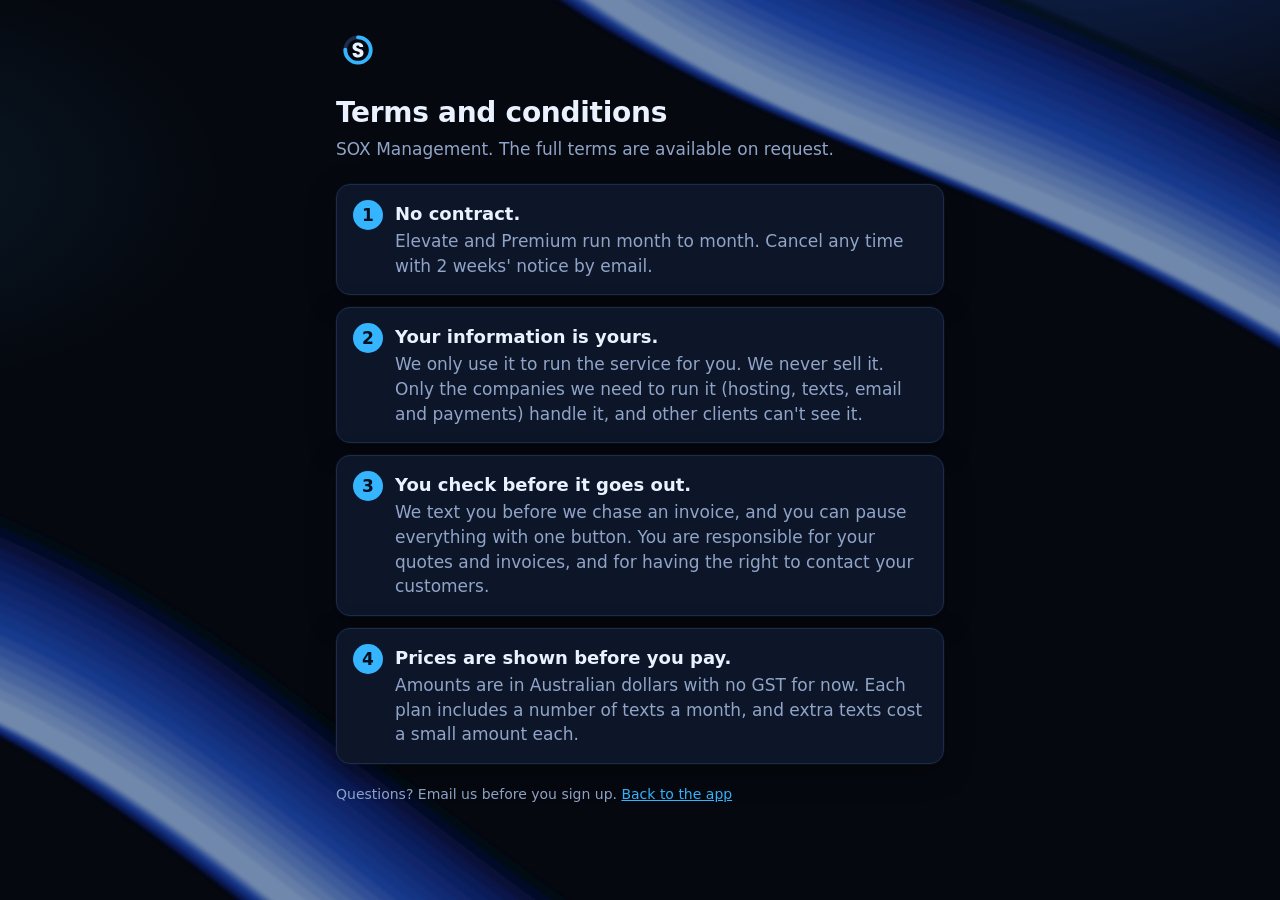
==== terms.html @ 033da681 "New look: silk ribbons, updated copy" ====
<!doctype html>
<html lang="en-AU"><head><meta charset="utf-8"><meta name="viewport" content="width=device-width,initial-scale=1,viewport-fit=cover">
<title>Terms and Conditions | SOX Management</title><link rel="icon" href="sox-icon.svg"><link rel="stylesheet" href="app.css">
<style>.tp{max-width:640px;margin:0 auto;padding:max(28px,env(safe-area-inset-top)) max(16px,env(safe-area-inset-left)) 48px max(16px,env(safe-area-inset-right))}
.tp img{width:44px;height:44px;border-radius:11px}.tp h1{font-size:28px;margin:14px 0 4px}.tp .lead{color:var(--mut);margin:0 0 22px}
.tp ol{list-style:none;counter-reset:t;padding:0;margin:0;display:grid;gap:12px}
.tp li{counter-increment:t;background:var(--card);border:1px solid var(--line);border-radius:14px;padding:16px 16px 16px 58px;position:relative;box-shadow:var(--shadow)}
.tp li::before{content:counter(t);position:absolute;left:16px;top:15px;width:30px;height:30px;border-radius:50%;background:var(--blue);color:var(--blue-ink);display:grid;place-items:center;font-weight:700}
.tp li b{display:block;font-size:18px;margin-bottom:2px}.tp li span{color:var(--mut)}
.tp .foot{color:var(--mut);font-size:14px;margin-top:20px}.tp a{color:var(--blue)}</style></head>
<body><main class="tp">
<img src="sox-icon.svg" alt="SOX Management">
<h1>Terms and conditions</h1>
<p class="lead">SOX Management. The full terms are available on request.</p>
<ol>
<li><b>No contract.</b><span>Elevate and Premium run month to month. Cancel any time with 2 weeks' notice by email.</span></li>
<li><b>Your information is yours.</b><span>We only use it to run the service for you. We never sell it. Only the companies we need to run it (hosting, texts, email and payments) handle it, and other clients can't see it.</span></li>
<li><b>You check before it goes out.</b><span>We text you before we chase an invoice, and you can pause everything with one button. You are responsible for your quotes and invoices, and for having the right to contact your customers.</span></li>
<li><b>Prices are shown before you pay.</b><span>Amounts are in Australian dollars with no GST for now. Each plan includes a number of texts a month, and extra texts cost a small amount each.</span></li>
</ol>
<p class="foot">Questions? Email us before you sign up. <a href="./">Back to the app</a></p>
</main></body></html>
---- app.css ----
:root{--bg:#f3f6fb;--card:#fff;--fg:#0b1220;--mut:#55627c;--line:#dbe3f0;--blue:#1d5df0;--blue-ink:#fff;--soft:#e8efff;--ok:#0f7a4a;--ok-bg:#dcf5e8;--warn:#b42318;--warn-bg:#fde8e6;--amber:#9a5b00;--amber-bg:#fff1d6;--shadow:0 1px 2px rgba(11,18,32,.06),0 6px 20px rgba(11,18,32,.06)}
@media (prefers-color-scheme:dark){:root{--bg:#0b1220;--card:#121b2e;--fg:#eef3fb;--mut:#9fb0cc;--line:#25324d;--blue:#5b8cff;--blue-ink:#07112a;--soft:#18284a;--ok:#4ade80;--ok-bg:#12301f;--warn:#ff8a80;--warn-bg:#3a1714;--amber:#fbbf24;--amber-bg:#3a2a08;--shadow:none}}
*{box-sizing:border-box}html{-webkit-text-size-adjust:100%}
body{margin:0;background:var(--bg);color:var(--fg);font:17px/1.45 system-ui,-apple-system,"Segoe UI",Roboto,sans-serif}
button,input,select,textarea{font:inherit;color:inherit}
.wrap{max-width:640px;margin:0 auto;padding:0 max(16px,env(safe-area-inset-left)) 0 max(16px,env(safe-area-inset-right))}
/* login */
.login{min-height:100vh;display:grid;place-items:center;padding:24px max(16px,env(safe-area-inset-left))}
.login .box{width:100%;max-width:400px;background:var(--card);border:1px solid var(--line);border-radius:18px;padding:28px;box-shadow:var(--shadow)}
.login img{width:44px;height:44px;border-radius:11px}.login h1{font-size:24px;margin:14px 0 4px}.login p{color:var(--mut);margin:0 0 18px}
/* top */
.top{position:sticky;top:0;z-index:5;background:var(--bg);padding-top:env(safe-area-inset-top);border-bottom:1px solid var(--line)}
.top .wrap{display:flex;align-items:center;gap:10px;padding-top:10px;padding-bottom:10px}
.top img{width:30px;height:30px;border-radius:8px}.top .name{font-weight:700;flex:1;min-width:0;overflow:hidden;text-overflow:ellipsis;white-space:nowrap}
.banner{padding:10px 14px;border-radius:12px;margin:12px 0 0;font-size:15px}
.banner.test{background:var(--amber-bg);color:var(--amber)}.banner.pause{background:var(--warn-bg);color:var(--warn);display:flex;gap:10px;align-items:center;justify-content:space-between}
main.wrap{padding-top:6px;padding-bottom:calc(110px + env(safe-area-inset-bottom))}
h2{font-size:22px;margin:22px 0 10px}h3{font-size:17px;margin:20px 0 8px}
.sub{color:var(--mut);font-size:15px}
/* tabs */
nav.tabs{position:fixed;left:0;right:0;bottom:0;background:var(--card);border-top:1px solid var(--line);padding-bottom:env(safe-area-inset-bottom);z-index:6}
nav.tabs .in{max-width:640px;margin:0 auto;display:grid;grid-template-columns:repeat(var(--n,5),1fr)}
nav.tabs button{background:none;border:0;padding:10px 2px 9px;font-size:13px;color:var(--mut);cursor:pointer;display:flex;flex-direction:column;align-items:center;gap:3px;min-height:56px}
nav.tabs button svg{width:22px;height:22px}nav.tabs button[aria-current=page]{color:var(--blue);font-weight:700}
/* cards */
.tiles{display:grid;grid-template-columns:1fr 1fr;gap:10px;margin-top:14px}.tiles .wide{grid-column:1/-1}
.tile{background:var(--card);border:1px solid var(--line);border-radius:14px;padding:14px;box-shadow:var(--shadow)}
.tile .k{font-size:14px;color:var(--mut)}.tile .v{font-size:26px;font-weight:700;margin-top:2px}.tile .s{font-size:14px;color:var(--mut)}
.tile.bad .v{color:var(--warn)}
.row{background:var(--card);border:1px solid var(--line);border-radius:14px;padding:13px 14px;margin-bottom:10px;box-shadow:var(--shadow)}
.row .top-line{display:flex;gap:10px;align-items:flex-start;justify-content:space-between}
.row .t{font-weight:650;min-width:0;overflow-wrap:anywhere}.row .m{color:var(--mut);font-size:15px;overflow-wrap:anywhere}.row .amt{font-weight:700;white-space:nowrap}
.acts{display:flex;flex-wrap:wrap;gap:8px;margin-top:10px}
.tag{display:inline-block;font-size:13px;font-weight:650;padding:2px 9px;border-radius:99px;background:var(--soft);color:var(--blue);margin-top:4px}
.tag.ok{background:var(--ok-bg);color:var(--ok)}.tag.bad{background:var(--warn-bg);color:var(--warn)}.tag.amber{background:var(--amber-bg);color:var(--amber)}.tag.grey{background:var(--line);color:var(--mut)}
/* buttons */
.btn{border:2px solid var(--blue);background:transparent;color:var(--blue);border-radius:11px;padding:9px 14px;font-weight:650;cursor:pointer;min-height:44px}
.btn.pri{background:var(--blue);color:var(--blue-ink)}.btn.danger{border-color:var(--warn);color:var(--warn)}.btn.small{padding:6px 12px;min-height:38px;font-size:15px}
.btn.block{display:block;width:100%}.btn:disabled{opacity:.5}.btn.ghost{border-color:var(--line);color:var(--mut)}
.chips{display:flex;gap:8px;overflow-x:auto;padding:2px 0 8px}.chips button{white-space:nowrap;border:1px solid var(--line);background:var(--card);border-radius:99px;padding:7px 14px;cursor:pointer;color:var(--fg)}
.chips button[aria-pressed=true]{background:var(--blue);color:var(--blue-ink);border-color:var(--blue)}
.head-row{display:flex;align-items:center;justify-content:space-between;gap:10px;margin-top:18px}.head-row h2{margin:0}
.empty{text-align:center;color:var(--mut);padding:30px 10px;border:2px dashed var(--line);border-radius:14px}
/* forms / sheet */
label{display:block;font-weight:600;margin:14px 0 0;font-size:16px}
input[type=text],input[type=email],input[type=tel],input[type=number],input[type=date],input[type=password],select,textarea{display:block;width:100%;margin-top:6px;padding:12px;border:1.5px solid var(--line);border-radius:11px;background:var(--bg);font-size:17px}
input:focus,select:focus,textarea:focus,.btn:focus-visible,button:focus-visible{outline:3px solid var(--blue);outline-offset:1px}
.check{display:flex;gap:10px;align-items:flex-start;font-weight:500;margin-top:16px}.check input{width:22px;height:22px;margin-top:2px;flex:none}
.hint{color:var(--mut);font-size:14px;margin:6px 0 0}.err{color:var(--warn);font-weight:600;margin-top:12px}
#sheet-wrap{position:fixed;inset:0;z-index:20}.scrim{position:absolute;inset:0;background:rgba(5,10,20,.55)}
.sheet{position:absolute;left:0;right:0;bottom:0;max-height:92vh;overflow:auto;background:var(--card);border-radius:20px 20px 0 0;padding:20px max(18px,env(safe-area-inset-left)) calc(24px + env(safe-area-inset-bottom));max-width:640px;margin:0 auto}
.sheet h2{margin:0 0 4px}.sheet .btns{display:flex;gap:10px;flex-wrap:wrap;margin-top:20px}.sheet .btns .btn{flex:1 1 140px}
textarea.copy{min-height:150px}
#toast{position:fixed;left:50%;top:calc(12px + env(safe-area-inset-top));transform:translate(-50%,-20px);background:var(--fg);color:var(--bg);padding:11px 18px;border-radius:12px;opacity:0;pointer-events:none;transition:.25s;z-index:30;max-width:90vw;font-weight:600}
#toast.on{opacity:1;transform:translate(-50%,0)}
.hidden{display:none!important}.sw{display:flex;align-items:center;justify-content:space-between;gap:12px}
.fatal{padding:30px 20px;max-width:480px;margin:10vh auto;text-align:center}
@media (prefers-reduced-motion:reduce){#toast{transition:none}}

/* dashboard (Premium) */
.dash{margin-top:14px;background:radial-gradient(120% 80% at 50% 0%,#0a1a3c 0%,#050a16 60%);color:#e8f1ff;border:1px solid #17305e;border-radius:20px;padding:16px 16px 14px;box-shadow:0 0 0 1px #0b1a38 inset,0 10px 40px rgba(29,93,240,.2)}
.dh{display:flex;align-items:center;justify-content:space-between;gap:10px}.eyebrow{font:600 12px/1 ui-monospace,Menlo,Consolas,monospace;letter-spacing:.28em;color:#4da3ff}
.pill{font-size:12px;border:1px solid #1d3a6e;border-radius:99px;padding:5px 11px;color:#9fc2f5}
.gwrap{position:relative;max-width:420px;margin:10px auto 0}.gwrap svg{display:block;width:100%;height:auto;overflow:visible}
.gtrack{fill:none;stroke:#0f2147;stroke-width:16;stroke-linecap:butt}.gval{fill:none;stroke:url(#gg);stroke-width:16;filter:drop-shadow(0 0 8px rgba(63,208,255,.7))}
.gtk{stroke:#35538a;stroke-width:1}.gtk.big{stroke:#7fa3da;stroke-width:1.6}
.read{position:absolute;left:0;right:0;bottom:2px;text-align:center}
.big{font:700 clamp(30px,10vw,42px)/1 ui-monospace,Menlo,Consolas,monospace;color:#fff;text-shadow:0 0 16px rgba(63,208,255,.55);font-variant-numeric:tabular-nums}
.cap{font:600 10.5px ui-monospace,Menlo,Consolas,monospace;letter-spacing:.14em;color:#4da3ff;margin-top:8px}
.drows{margin-top:20px;display:flex;flex-direction:column;gap:2px}
.drow{display:flex;align-items:center;gap:14px;padding:10px 2px;border-top:1px solid #0f2147}.drow:first-child{border-top:0}
.ring{width:38px;height:38px;flex:none}.rt{fill:none;stroke:#10244a;stroke-width:4}.rv{fill:none;stroke:#3fd0ff;stroke-width:4;stroke-linecap:round;filter:drop-shadow(0 0 3px rgba(63,208,255,.7))}.ring.hot .rv{stroke:#ff6a5c;filter:drop-shadow(0 0 3px rgba(255,106,92,.7))}
.dl{flex:1;min-width:0}.dk{font:600 10.5px ui-monospace,Menlo,Consolas,monospace;letter-spacing:.16em;color:#8aa9de}.dp{font:600 13px ui-monospace,Menlo,Consolas,monospace;color:#3fd0ff;margin-top:2px}.dp.hot{color:#ff8a80}
.dv{font:700 22px ui-monospace,Menlo,Consolas,monospace;color:#fff;font-variant-numeric:tabular-nums}
.ticker{display:flex;align-items:center;gap:10px;margin-top:12px;border:1px solid #1d4a8a;border-radius:12px;padding:9px 12px;background:#06142e;box-shadow:0 0 14px rgba(43,179,255,.15)}
.live{font:700 11px ui-monospace,Menlo,Consolas,monospace;color:#3fd0ff;white-space:nowrap}.tk-win{overflow:hidden;flex:1;min-width:0}
.tk-run{display:inline-block;white-space:nowrap;font:600 12px ui-monospace,Menlo,Consolas,monospace;color:#cfe3ff;animation:tkrun 30s linear infinite}
@keyframes tkrun{from{transform:translateX(0)}to{transform:translateX(-100%)}}
.dnote{color:#6d86b4;font-size:13px;margin:12px 2px 0}
@media (prefers-reduced-motion:reduce){.tk-run{animation:none;white-space:normal}}
/* laptop and bigger screens */
@media (min-width:900px){
  .wrap{max-width:980px}nav.tabs .in{max-width:620px}
  .tiles{grid-template-columns:repeat(3,1fr)}.tiles .wide{grid-column:auto}
  .dash{padding:22px 26px 18px;display:grid;grid-template-columns:1.1fr 1fr;column-gap:36px;align-items:center}
  .dash .dh,.dash .ticker,.dash .dnote{grid-column:1/-1}
  .gwrap{max-width:none;width:100%;margin:6px 0 0}.drows{margin-top:0}
  .big{font-size:48px}.dv{font-size:26px}
}
/* extra glow on the lines */
.gtk{stroke:#4a74c0;filter:drop-shadow(0 0 2px rgba(63,208,255,.8))}.gtk.big{stroke:#a9d4ff;filter:drop-shadow(0 0 4px rgba(63,208,255,.95))}
.drow{border-top:1px solid #1b4a8f;box-shadow:0 -1px 8px -4px rgba(63,208,255,.55)}.drow:first-child{box-shadow:none}
.dash{border-color:#1f4f9a;box-shadow:0 0 0 1px #0f2a58 inset,0 0 26px rgba(63,208,255,.18),0 10px 40px rgba(29,93,240,.25)}
.pill{border-color:#2a5cb0;box-shadow:0 0 10px rgba(63,208,255,.25)}
.ticker{border-color:#2a6ad0;box-shadow:0 0 18px rgba(63,208,255,.3),0 0 6px rgba(63,208,255,.25) inset}
.rt{stroke:#16346b}.gtrack{stroke:#12295a;filter:drop-shadow(0 0 4px rgba(29,93,240,.4))}
@media (prefers-reduced-motion:no-preference){.gtk.big,.live{animation:glowpulse 3.2s ease-in-out infinite}}
@keyframes glowpulse{50%{filter:drop-shadow(0 0 7px rgba(63,208,255,1))}}
/* stronger glow on the little wheels (rings) */
.ring{overflow:visible}
.rv{stroke-width:4.5;filter:drop-shadow(0 0 3px #3fd0ff) drop-shadow(0 0 9px rgba(63,208,255,.85))}
.ring.hot .rv{filter:drop-shadow(0 0 3px #ff6a5c) drop-shadow(0 0 9px rgba(255,106,92,.85))}
.rt{stroke:#1a3d7a;filter:drop-shadow(0 0 4px rgba(63,208,255,.25))}
@media (prefers-reduced-motion:no-preference){.rv{animation:ringpulse 3s ease-in-out infinite}}
@keyframes ringpulse{50%{filter:drop-shadow(0 0 4px #3fd0ff) drop-shadow(0 0 14px rgba(63,208,255,1))}}
/* invoice paper */
.paper{position:relative;background:#fff;color:#111;border-radius:10px;padding:20px 18px;margin:10px 0 0;border:1px solid #d5dbe6;font-size:15px;overflow:hidden}
.paper .ph{display:flex;justify-content:space-between;gap:14px;flex-wrap:wrap}.paper .pb{font-weight:800;font-size:18px}.paper .pm{color:#555;font-size:13px}.paper .pt{font-weight:800;font-size:20px;letter-spacing:.06em;text-align:right}
.paper .pgrid{display:grid;grid-template-columns:1fr 1fr;gap:14px;margin:18px 0}.paper .pl{font-size:11px;letter-spacing:.14em;color:#777;font-weight:700}
.paper .ptab{width:100%;border-collapse:collapse}.paper .ptab th{text-align:left;font-size:11px;letter-spacing:.12em;color:#777;border-bottom:2px solid #111;padding:6px 0}.paper .ptab td{padding:10px 0;border-bottom:1px solid #e2e6ee;overflow-wrap:anywhere}.paper .r{text-align:right!important;white-space:nowrap;padding-left:10px}
.paper .ptot{margin-top:12px;margin-left:auto;max-width:260px}.paper .ptot div{display:flex;justify-content:space-between;gap:12px;padding:3px 0}.paper .tt{font-weight:800;font-size:18px;border-top:2px solid #111;margin-top:4px;padding-top:6px!important}
.paper .ppay{margin-top:18px;padding-top:12px;border-top:1px dashed #bbb;font-size:14px}.warnline{color:#b42318!important;font-weight:600}
.stamp{position:absolute;right:14px;top:60px;transform:rotate(-12deg);border:3px solid #c27a00;color:#c27a00;font-weight:800;letter-spacing:.2em;padding:2px 10px;border-radius:6px;opacity:.55;font-size:18px}.stamp.ok{border-color:#0f7a4a;color:#0f7a4a}
@media print{body *{visibility:hidden}#paper,#paper *{visibility:visible}#paper{position:absolute;left:0;top:0;width:100%;border:0}.noprint{display:none}.stamp{display:none}}

/* lines, logo, onboarding */
.line{display:grid;grid-template-columns:1fr 1fr auto;gap:8px;align-items:end;padding:10px;border:1px solid var(--line);border-radius:12px;margin-bottom:8px;background:var(--bg)}
.line>input[type=text]{grid-column:1/-1;margin-top:0}.line .mini{margin:0;font-size:13px;font-weight:600;color:var(--mut)}.line .mini input{font-size:16px;padding:9px}.line .x{min-width:44px}
.hlogo{height:32px;width:auto;max-width:150px;border-radius:6px;object-fit:contain}
.plogo{max-height:56px;max-width:180px;width:auto;display:block;margin-bottom:8px;object-fit:contain}
.logobox{border:1.5px dashed var(--line);border-radius:14px;padding:14px;margin:6px 0 4px}#logoPrev{min-height:56px;display:flex;align-items:center}
.incl{margin-top:14px;padding:12px 14px;border:1px solid var(--line);border-radius:12px}.incl ul{list-style:none;margin:8px 0;padding:0;display:grid;gap:3px;font-size:15px}.incl .ok{color:var(--ok)}.incl .no{color:var(--warn);font-weight:600}.incl .pl{font-size:11px;letter-spacing:.14em;color:var(--mut);font-weight:700}
.paper .pjob{margin:4px 0 14px}
@media (min-width:600px){.line{grid-template-columns:2fr 90px 130px auto}.line>input[type=text]{grid-column:auto}}
.login{grid-template-columns:minmax(0,1fr)}.login .box{min-width:0}input[type=file]{max-width:100%;font-size:15px}.logobox label{overflow-wrap:anywhere}
.ok-note{margin-top:12px;padding:10px 12px;border-radius:10px;background:var(--ok-bg);color:var(--ok);font-weight:600;font-size:15px}

/* ===== Futuristic look: matches the website and Command dashboard (always dark) ===== */
:root,:root:root{--bg:#05080F;--card:#0D1628;--fg:#EAF1FF;--mut:#90A4C8;--line:#1C2C4A;--blue:#35B4FF;--blue-ink:#02101F;--soft:rgba(53,180,255,.14);--ok:#3DDC97;--ok-bg:rgba(61,220,151,.13);--warn:#FF6B78;--warn-bg:rgba(255,107,120,.13);--amber:#FFB454;--amber-bg:rgba(255,180,84,.13);--shadow:0 0 0 1px rgba(53,180,255,.04),0 8px 28px rgba(0,0,0,.35);--glow:0 0 22px rgba(53,180,255,.22);color-scheme:dark}
html{background:var(--bg)}
body{font-family:Inter,system-ui,-apple-system,"Segoe UI",Roboto,sans-serif;background:radial-gradient(700px 360px at 85% -80px,rgba(42,107,255,.28),transparent 70%),radial-gradient(500px 300px at -10% 20%,rgba(53,180,255,.10),transparent 70%),var(--bg);background-attachment:fixed}
h1,h2,h3,.top .name{font-family:Sora,Inter,system-ui,sans-serif;letter-spacing:-.01em}
h2{font-size:24px}
.tile .v,.row .amt{font-family:"IBM Plex Mono",ui-monospace,Menlo,Consolas,monospace;font-variant-numeric:tabular-nums}
.tile .k,.sub,.hint{letter-spacing:.01em}
/* header + tabs: glass with a glowing hairline */
.top{background:rgba(5,8,15,.82);backdrop-filter:blur(12px);-webkit-backdrop-filter:blur(12px);border-bottom:1px solid transparent;border-image:linear-gradient(90deg,transparent,#2A6BFF,#7BE9FF,#2A6BFF,transparent) 1;box-shadow:0 6px 24px -10px rgba(53,180,255,.5)}
.top img{border-radius:9px;box-shadow:0 0 14px rgba(53,180,255,.45)}
nav.tabs{background:rgba(9,15,30,.9);backdrop-filter:blur(14px);-webkit-backdrop-filter:blur(14px);border-top:1px solid #1d3a6e;box-shadow:0 -8px 28px -10px rgba(53,180,255,.45)}
nav.tabs button{transition:color .2s}
nav.tabs button[aria-current=page]{color:#7BE9FF}
nav.tabs button[aria-current=page] svg{filter:drop-shadow(0 0 6px rgba(123,233,255,.9))}
nav.tabs button[aria-current=page]::after{content:"";width:22px;height:3px;border-radius:3px;background:linear-gradient(90deg,#2A6BFF,#7BE9FF);box-shadow:0 0 10px #35B4FF;margin-top:1px}
/* cards: faint gradient, glowing edge */
.tile,.row{background:linear-gradient(180deg,#121E36,#0D1628);border:1px solid #1d3a6e;box-shadow:var(--shadow)}
.tile{position:relative}.tile::before{content:"";position:absolute;left:14px;right:14px;top:-1px;height:1px;background:linear-gradient(90deg,transparent,#7BE9FF,transparent);opacity:.7}
.tile .v{font-size:27px;color:#fff;text-shadow:0 0 14px rgba(123,233,255,.35)}
.tile.bad .v{color:#ff8a93;text-shadow:0 0 14px rgba(255,107,120,.45)}
.row{transition:border-color .2s,box-shadow .2s}.row:hover{border-color:#2a6ad0;box-shadow:var(--glow)}
.row .amt{color:#cfe9ff}
/* buttons */
.btn{border:1.5px solid #2a6ad0;color:#9fd6ff;background:rgba(53,180,255,.06);border-radius:12px;transition:box-shadow .2s,transform .1s}
.btn:hover{box-shadow:var(--glow)}.btn:active{transform:scale(.98)}
.btn.pri{background:linear-gradient(135deg,#2A6BFF,#35B4FF);border-color:transparent;color:#02101F;box-shadow:0 0 20px rgba(53,180,255,.4)}
.btn.danger{border-color:#7a2b35;color:#ff8a93;background:rgba(255,107,120,.06)}
.btn.ghost{border-color:#243a63;color:var(--mut);background:transparent}
/* chips + tags */
.chips button{background:rgba(13,22,40,.8);border:1px solid #1d3a6e;color:var(--mut)}
.chips button[aria-pressed=true]{background:linear-gradient(135deg,#2A6BFF,#35B4FF);color:#02101F;border-color:transparent;font-weight:650;box-shadow:0 0 16px rgba(53,180,255,.4)}
.tag{border:1px solid rgba(53,180,255,.3);color:#7BE9FF;background:rgba(53,180,255,.1);font-family:"IBM Plex Mono",ui-monospace,monospace;font-size:12px;letter-spacing:.04em}
.tag.ok{border-color:rgba(61,220,151,.35)}.tag.bad{border-color:rgba(255,107,120,.4)}.tag.amber{border-color:rgba(255,180,84,.4)}.tag.grey{border-color:#243a63;background:transparent}
/* banners */
.banner{border:1px solid rgba(255,180,84,.35)}.banner.pause{border-color:rgba(255,107,120,.4)}
/* forms */
input[type=text],input[type=email],input[type=tel],input[type=number],input[type=date],input[type=password],input[type=url],select,textarea{background:#070D1A;border:1.5px solid #1d3a6e;color:var(--fg)}
input:focus,select:focus,textarea:focus{outline:none;border-color:#35B4FF;box-shadow:0 0 0 3px rgba(53,180,255,.22),0 0 18px rgba(53,180,255,.3)}
.btn:focus-visible,button:focus-visible{outline:2px solid #7BE9FF;outline-offset:2px}
.check input{accent-color:#35B4FF}
.empty{border:1.5px dashed #1d3a6e;background:rgba(13,22,40,.5)}
/* login + sheets */
.login .box{background:linear-gradient(180deg,#121E36,#0D1628);border:1px solid #1d3a6e;box-shadow:0 0 60px rgba(53,180,255,.16),var(--shadow)}
.login img{box-shadow:0 0 22px rgba(53,180,255,.5)}
.sheet{background:linear-gradient(180deg,#101B32,#0A1224);border-top:1px solid #2a6ad0;box-shadow:0 -10px 50px rgba(53,180,255,.25)}
.scrim{background:rgba(2,5,12,.7);backdrop-filter:blur(3px);-webkit-backdrop-filter:blur(3px)}
.line{background:#070D1A;border-color:#1d3a6e}
@media print{body{background:#fff!important}}

/* ===== Dashboard fills the whole screen (phone and laptop) ===== */
main.wrap.full{max-width:none;display:flex;flex-direction:column;min-height:calc(100vh - 54px);min-height:calc(100dvh - 54px);padding-left:max(14px,env(safe-area-inset-left));padding-right:max(14px,env(safe-area-inset-right));padding-bottom:calc(88px + env(safe-area-inset-bottom))}
main.wrap.full .dash{flex:1;margin-top:12px;display:flex;flex-direction:column;justify-content:space-between;gap:10px;width:100%}
main.wrap.full .gwrap{max-width:none;width:100%;margin:6px auto 0}
main.wrap.full .drows{flex:1;justify-content:space-evenly;margin-top:8px}
main.wrap.full .drow{padding:12px 4px}
main.wrap.full .dash .ring{width:clamp(44px,12vw,56px);height:clamp(44px,12vw,56px)}
main.wrap.full .dv{font-size:clamp(22px,6vw,30px)}
main.wrap.full .big{font-size:clamp(34px,11vw,56px)}
@media (min-width:900px){
  main.wrap.full{padding-left:28px;padding-right:28px}
  main.wrap.full .dash{display:grid;grid-template-columns:1.15fr 1fr;grid-template-rows:auto 1fr auto auto;column-gap:48px;row-gap:14px;padding:28px 36px 22px;align-items:stretch}
  main.wrap.full .dash .dh,main.wrap.full .dash .ticker,main.wrap.full .dash .dnote{grid-column:1/-1}
  main.wrap.full .gwrap{align-self:center;margin:0}
  main.wrap.full .drows{margin:0;align-self:stretch}
  main.wrap.full .drow{padding:0 6px;flex:1}
  main.wrap.full .dash .ring{width:clamp(56px,5.5vw,84px);height:clamp(56px,5.5vw,84px)}
  main.wrap.full .dk{font-size:clamp(12px,1vw,15px)}
  main.wrap.full .dv{font-size:clamp(28px,3vw,48px)}
  main.wrap.full .big{font-size:clamp(48px,6vw,96px)}
  main.wrap.full .cap{font-size:clamp(12px,1.1vw,16px)}
  main.wrap.full .ticker{padding:14px 18px}main.wrap.full .tk-run{font-size:clamp(13px,1.1vw,17px)}
}
/* fit the screen height */
@media (max-width:899px){
  main.wrap.full .drow{padding:7px 4px}
  main.wrap.full .dash{padding:14px 14px 12px;gap:6px}
  main.wrap.full .dnote{display:none}
  main.wrap.full .gwrap{max-width:min(100%,calc((100dvh - 470px)*1.7));min-width:230px}
}
@media (min-width:900px){
  main.wrap.full .gwrap{max-width:min(100%,calc((100dvh - 420px)*1.7));min-width:320px}
  main.wrap.full .dash{padding:20px 36px 16px}
}

/* ===== Same look as the website: silk ribbons cutting the corners ===== */
:root{--rbsize:150%}
body{background:url(rb-tr.svg) 100% 0/var(--rbsize) auto no-repeat fixed,url(rb-bl.svg) 0 100%/var(--rbsize) auto no-repeat fixed,radial-gradient(700px 360px at 85% -80px,rgba(42,107,255,.28),transparent 70%),radial-gradient(500px 300px at -10% 20%,rgba(53,180,255,.10),transparent 70%),var(--bg)}
body:has(.login){background:url(rb-tr-full.svg) 100% 0/var(--rbsize) auto no-repeat fixed,url(rb-bl-full.svg) 0 100%/var(--rbsize) auto no-repeat fixed,radial-gradient(700px 360px at 85% -80px,rgba(42,107,255,.28),transparent 70%),var(--bg)}
/* the Command dashboard screen stays exactly as it was */
body:has(main.full){background:radial-gradient(700px 360px at 85% -80px,rgba(42,107,255,.28),transparent 70%),radial-gradient(500px 300px at -10% 20%,rgba(53,180,255,.10),transparent 70%),var(--bg);background-attachment:fixed}
@media (max-width:700px){:root{--rbsize:380%}}
.login .box{backdrop-filter:blur(10px);-webkit-backdrop-filter:blur(10px);background:linear-gradient(180deg,rgba(18,30,54,.82),rgba(13,22,40,.82))}
.login h1{font-size:28px}
body{min-height:100vh;min-height:100dvh}
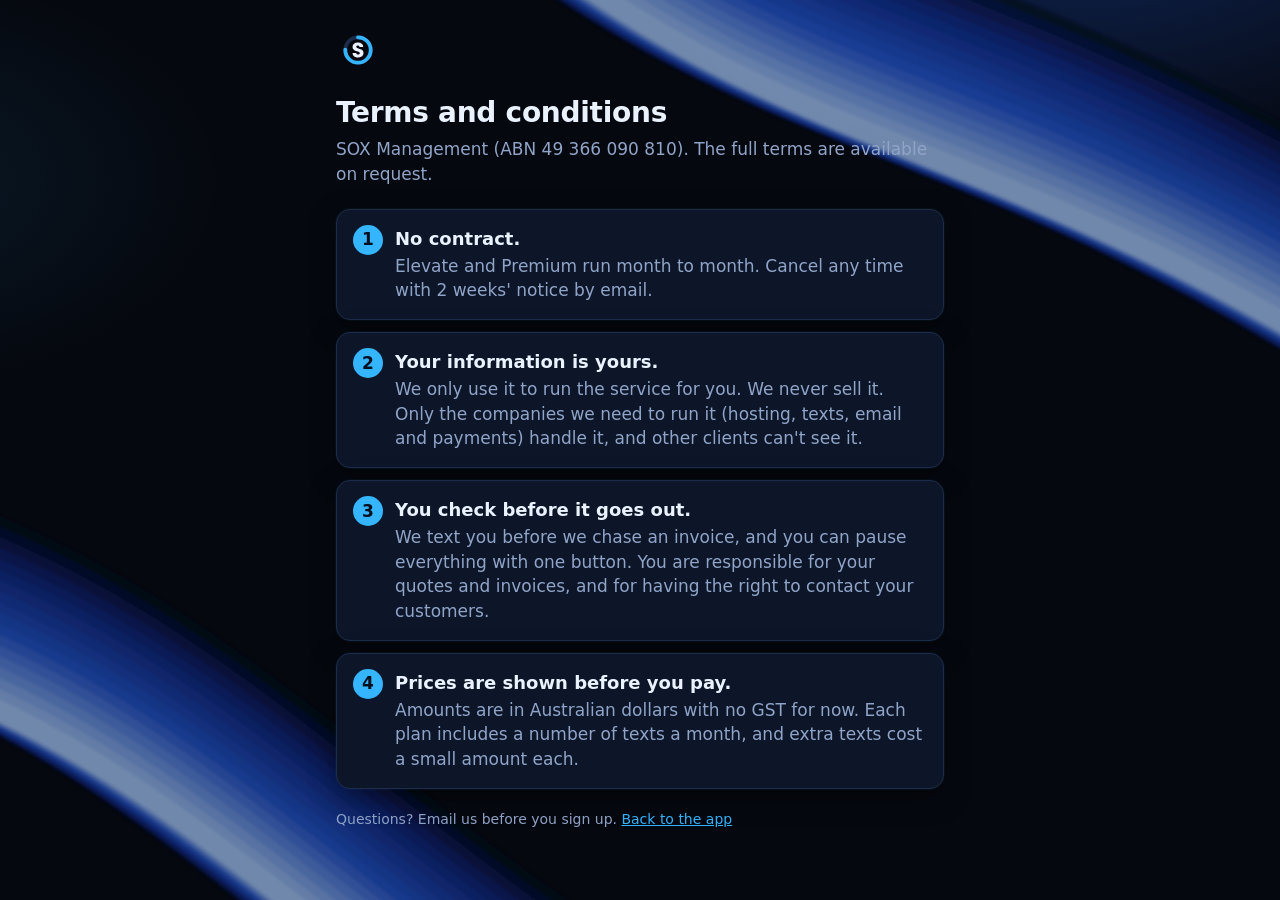
==== commit 238d3bbf: "Add ABN to app terms page Co-Authored-By: Claude Sonnet 5.5 <noreply@anthropic.com> Claude-Session: " ====
--- a/terms.html
+++ b/terms.html
@@ -11,7 +11,7 @@
 <body><main class="tp">
 <img src="sox-icon.svg" alt="SOX Management">
 <h1>Terms and conditions</h1>
-<p class="lead">SOX Management. The full terms are available on request.</p>
+<p class="lead">SOX Management (ABN 49 366 090 810). The full terms are available on request.</p>
 <ol>
 <li><b>No contract.</b><span>Elevate and Premium run month to month. Cancel any time with 2 weeks' notice by email.</span></li>
 <li><b>Your information is yours.</b><span>We only use it to run the service for you. We never sell it. Only the companies we need to run it (hosting, texts, email and payments) handle it, and other clients can't see it.</span></li>
